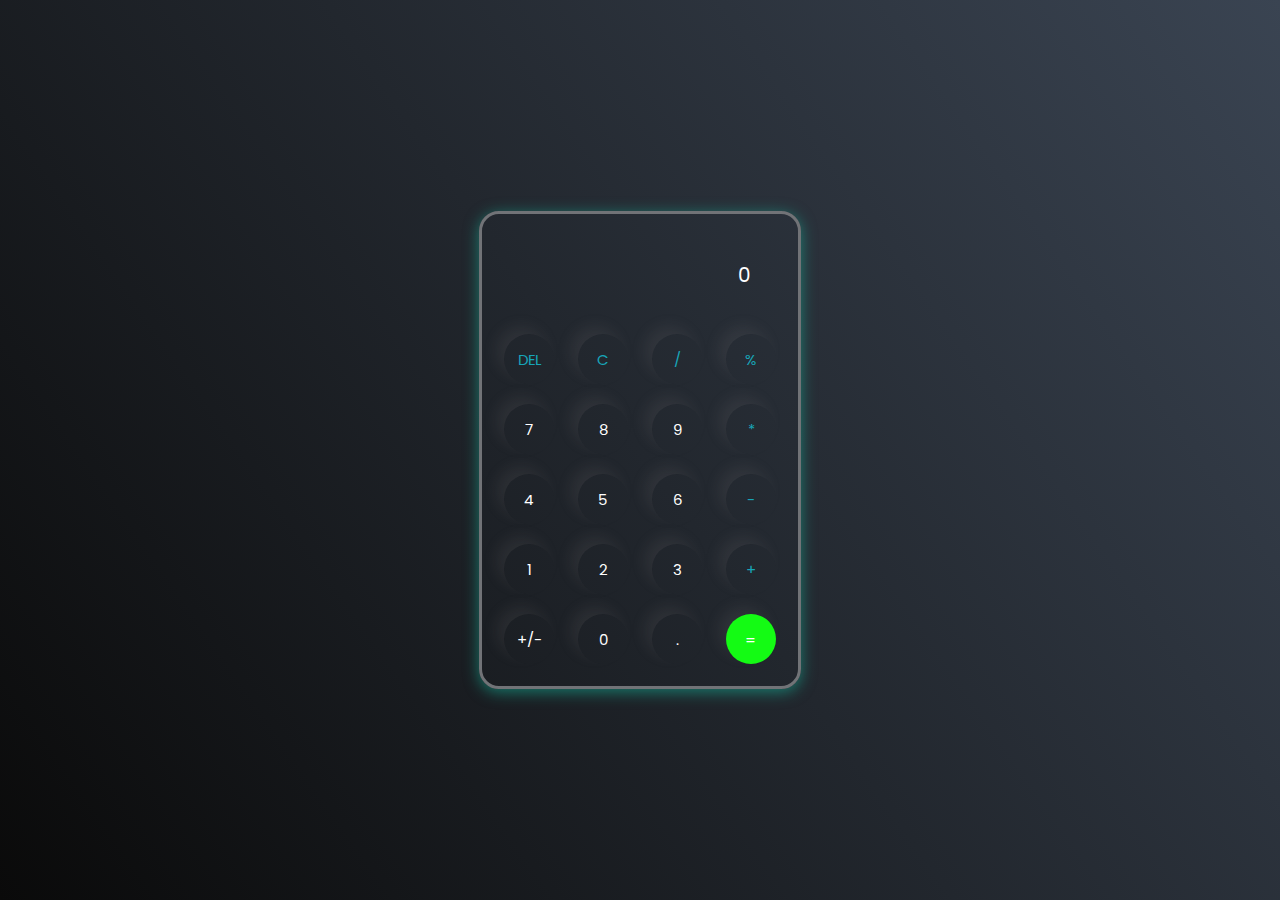
==== Calculator/index.html @ 28cfe891 "initial commit" ====
<!DOCTYPE html>
<html lang="en">

<head>
    <meta charset="UTF-8">
    <meta http-equiv="X-UA-Compatible" content="IE=edge">
    <meta name="viewport" content="width=device-width, initial-scale=1.0">
    <link rel="stylesheet" href="style.css">
    <title>Calculator</title>
</head>

<body>
    <div class="calulator">
        <input type="text" placeholder="0" id="inputBox">
        <div>
            <button class="operator">DEL</button>
            <button class="operator">C</button>
            <button class="operator">/</button>
            <button class="operator">%</button>
        </div>
        <div>
            <button>7</button>
            <button>8</button>
            <button>9</button>
            <button class="operator">*</button>
        </div>
        <div>
            <button>4</button>
            <button>5</button>
            <button>6</button>
            <button class="operator">-</button>
        </div>
        <div>
            <button>1</button>
            <button>2</button>
            <button>3</button>
            <button class="operator">+</button>
        </div>
        <div>
            <button>+/-</button>
            <button>0</button>
            <button>.</button>
            <button class="equalBtn">=</button>
        </div>
    </div>

    <script src="script.js"></script>
</body>

</html>
---- Calculator/style.css ----
@import url('https://fonts.googleapis.com/css2?family=Poppins:wght@500&display=swap');

*{
    margin: 0;
    padding: 0;
    box-sizing: border-box;
    font-family: 'Poppins', sans-serif;
}

body{
    width: 100%;
    height: 100vh;
    display: flex;
    justify-content: center;
    align-items: center;
    background: linear-gradient(55deg, #0a0a0a, #3a4452);
}

.calulator{
    border: 3px solid #717377;
    padding: 12px;
    border-radius: 20px;
    background: transparent;
    box-shadow: 0px 3px 15px rgba(20, 209, 178, 0.5);
}

input{
    width: 270px;
    border: none;
    padding: 24px;
    margin: 10px;
    background: transparent;
    box-shadow: 0px 3px 15px rgbs(84, 84, 84, 0.1);
    font-size: 20px;
    text-align: right;
    cursor: pointer;
    color: whitesmoke;
}

input::placeholder{
    color: #ffffff;
}

button{
    border: none;
    width: 50px;
    height: 50px;
    margin: 10px;
    border-radius: 50%;
    background: transparent;
    color: #ffffff;
    font-size: 15px;
    box-shadow: -8px -8px 15px rgba(170, 160, 158, 0.1);
    cursor: pointer;
}

.equalBtn{
    background-color: #14fb14;
}

.operator{
    color: #17a5b8;
}
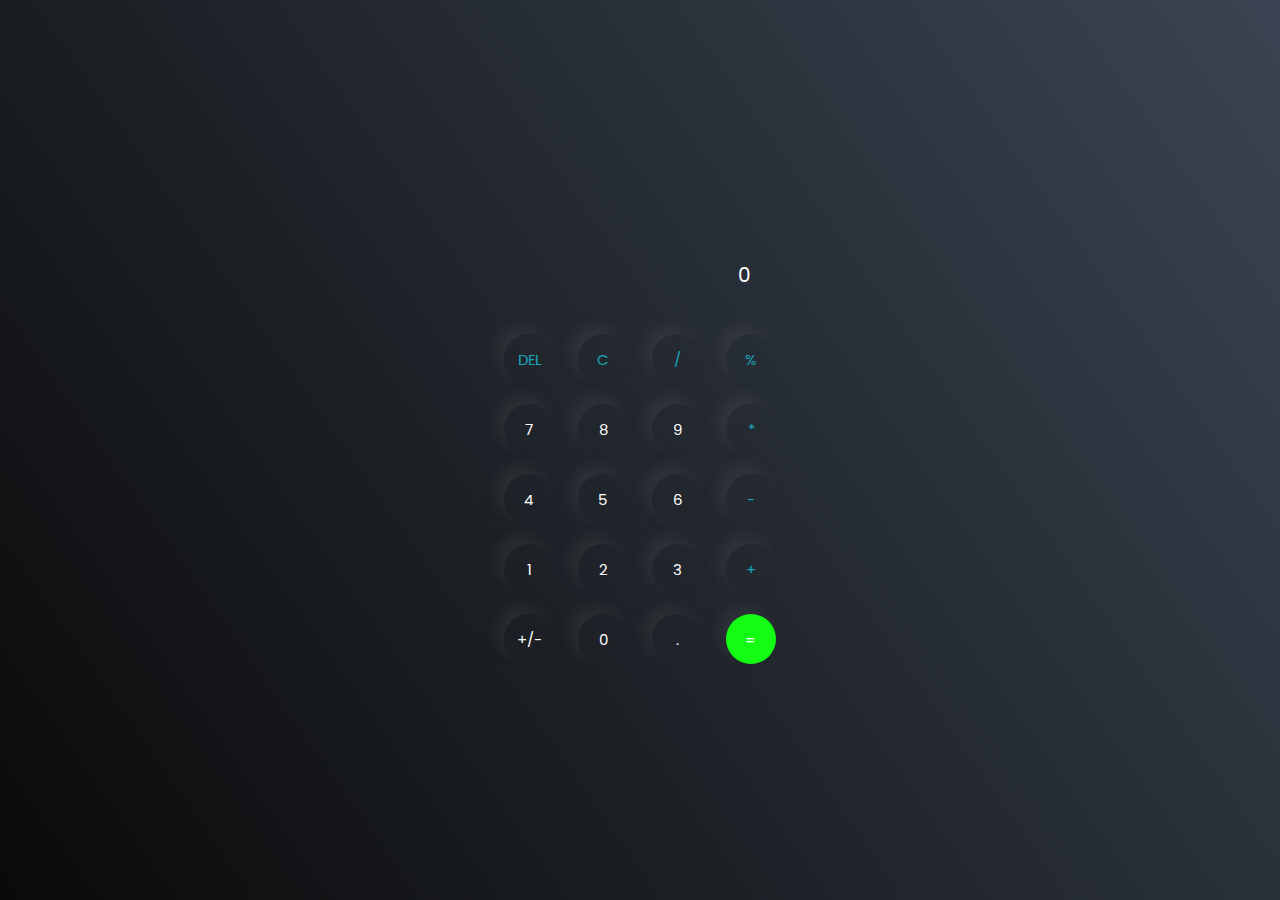
==== commit d3e3e13a: "update" ====
--- a/Calculator/index.html
+++ b/Calculator/index.html
@@ -10,7 +10,7 @@
 </head>
 
 <body>
-    <div class="calulator">
+    <div class="Calulator">
         <input type="text" placeholder="0" id="inputBox">
         <div>
             <button class="operator">DEL</button>
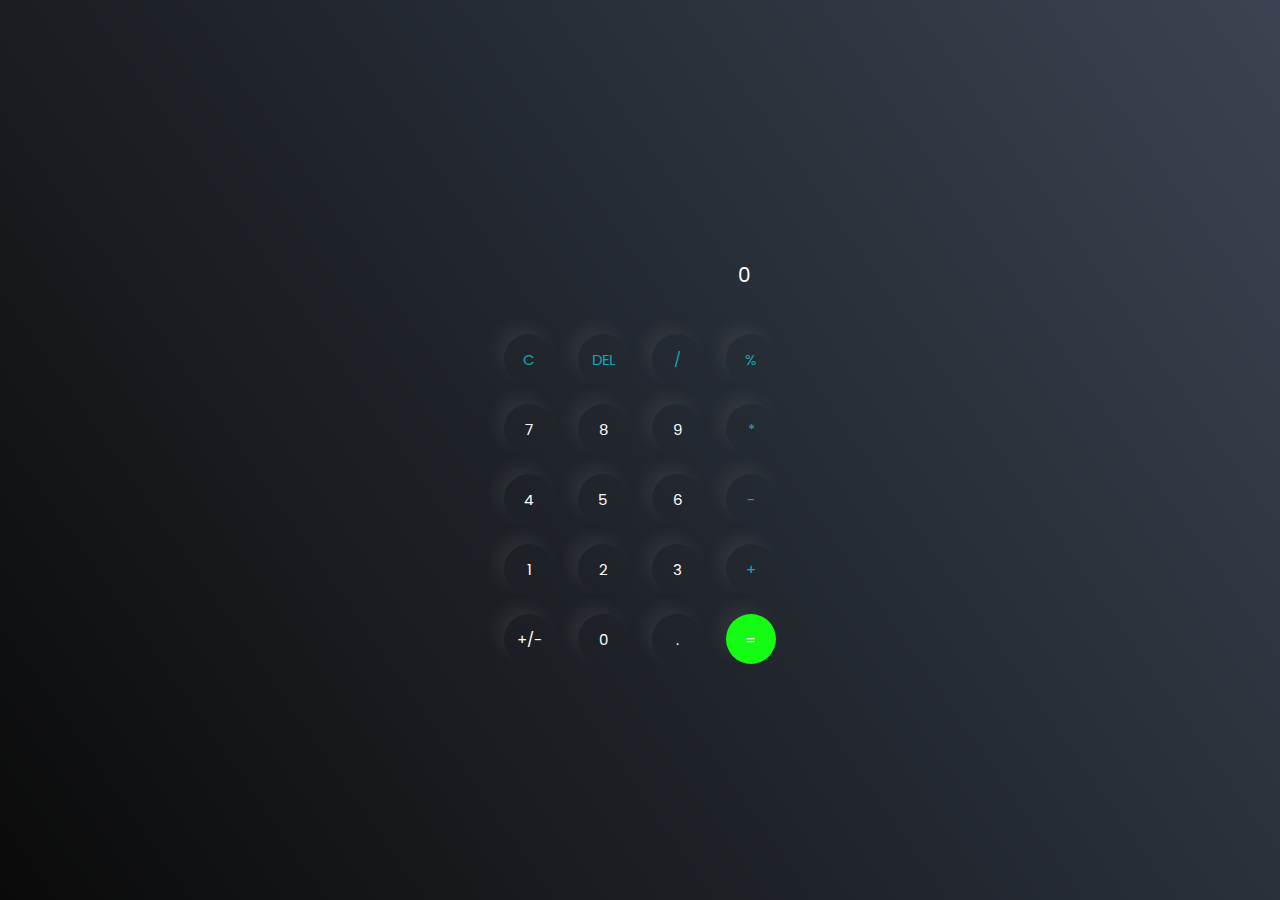
==== commit 8b84fa33: "update" ====
--- a/Calculator/index.html
+++ b/Calculator/index.html
@@ -13,8 +13,8 @@
     <div class="Calulator">
         <input type="text" placeholder="0" id="inputBox">
         <div>
+            <button class="operator">C</button>
             <button class="operator">DEL</button>
-            <button class="operator">C</button>
             <button class="operator">/</button>
             <button class="operator">%</button>
         </div>
